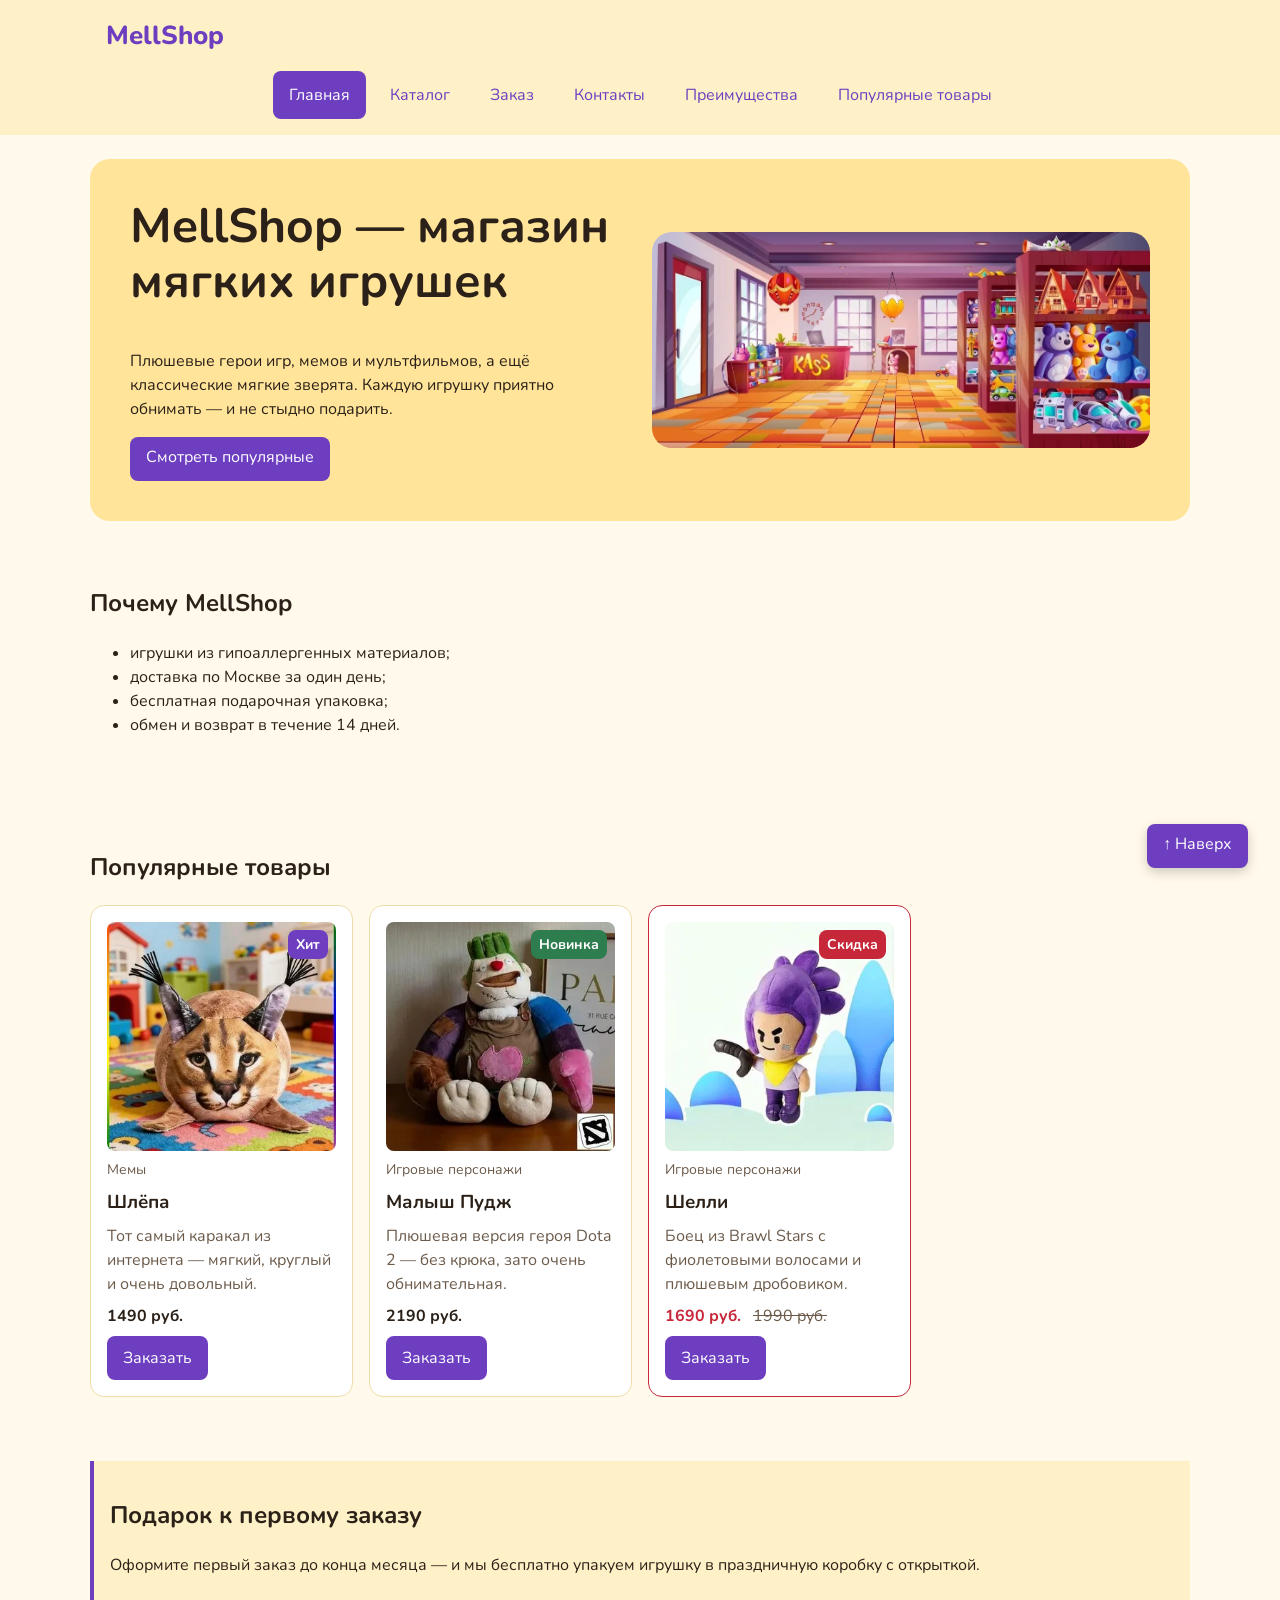
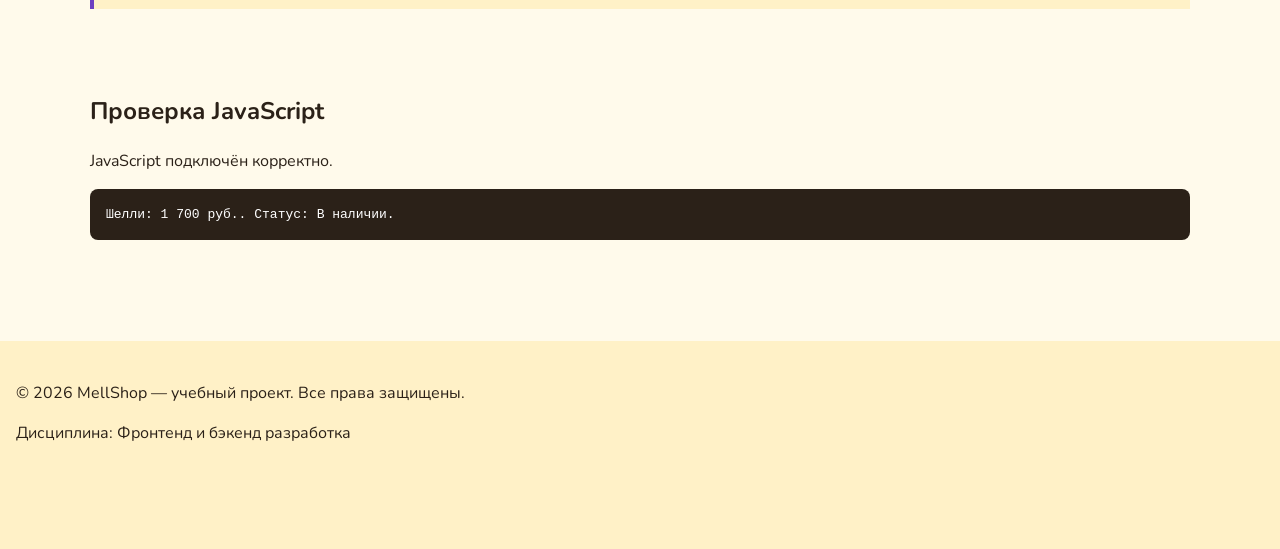
==== index.html @ df3d346d "feat: добавил основы JavaScript в MellShop" ====
<!DOCTYPE html>
<html lang="ru">
<head>
  <meta charset="UTF-8">
  <meta name="viewport" content="width=device-width, initial-scale=1.0">
  <meta name="description" content="Главная страница магазина мягких игрушек MellShop: популярные товары, преимущества и форма заявки.">
  <meta property="og:type" content="website">
  <meta property="og:title" content="MellShop — магазин мягких игрушек">
  <meta property="og:description" content="Плюшевые герои игр, мемов и мультфильмов и классические мягкие зверята.">
  <title>MellShop — магазин мягких игрушек</title>
  <link rel="stylesheet" href="css/style.css">
  <link rel="stylesheet" href="css/responsive.css">
  <script src="js/ui.js" defer></script>
  <script src="js/data.js" defer></script>
  <script src="js/main.js" defer></script>
</head>
<body>
  <a class="button button--primary skip-link" href="#main">Перейти к содержимому</a>
  <header class="site-header">
    <div class="site-header__inner">
      <a class="site-header__logo" href="index.html">MellShop</a>

      <details class="mobile-menu" open>
        <summary class="mobile-menu__toggle">Меню</summary>
      <nav class="site-nav" aria-label="Основная навигация">
        <ul class="site-nav__list">
          <li class="site-nav__item"><a class="site-nav__link site-nav__link--active" href="index.html" aria-current="page">Главная</a></li>
          <li class="site-nav__item"><a class="site-nav__link" href="catalog.html">Каталог</a></li>
          <li class="site-nav__item"><a class="site-nav__link" href="order.html">Заказ</a></li>
          <li class="site-nav__item"><a class="site-nav__link" href="contacts.html">Контакты</a></li>
          <li class="site-nav__item"><a class="site-nav__link" href="index.html#advantages">Преимущества</a></li>
          <li class="site-nav__item"><a class="site-nav__link" href="index.html#popular">Популярные товары</a></li>
        </ul>
      </nav>
      </details>
    </div>
  </header>

  <main id="main" tabindex="-1">
    <section class="hero">
      <div class="hero__content">
      <h1 class="hero__title">MellShop — магазин мягких игрушек</h1>
      <p>
        Плюшевые герои игр, мемов и мультфильмов, а ещё классические мягкие зверята.
        Каждую игрушку приятно обнимать — и не стыдно подарить.
      </p>
      <a class="button button--primary" href="#popular">Смотреть популярные</a>
          </div>
      <picture>
        <source media="(min-width: 1200px)" srcset="images/hero-1155.jpg">
        <source media="(min-width: 768px)" srcset="images/hero-800.jpg">
        <img class="hero__image" src="images/hero-480.jpg" alt="Нарисованный магазин мягких игрушек" width="1155" height="500">
      </picture>
    </section>

    <section class="section" id="advantages">
      <h2 class="section__title">Почему MellShop</h2>

      <ul class="advantages-list">
        <li>игрушки из гипоаллергенных материалов;</li>
        <li>доставка по Москве за один день;</li>
        <li>бесплатная подарочная упаковка;</li>
        <li>обмен и возврат в течение 14 дней.</li>
      </ul>
    </section>

    <section class="section" id="popular">
      <h2 class="section__title">Популярные товары</h2>

      <div class="products-grid">
        <article class="product-card">
          <span class="product-card__badge">Хит</span>
          <picture>
              <source type="image/webp" srcset="images/shlepa-320.webp 320w, images/shlepa-480.webp 480w, images/shlepa.webp 800w" sizes="(min-width: 1280px) 224px, (min-width: 1024px) 316px, (min-width: 640px) calc((100vw - 96px) / 2), calc(100vw - 66px)">
<img
            class="product-card__image"
            src="images/shlepa.jpg"
            srcset="images/shlepa-320.jpg 320w, images/shlepa-480.jpg 480w, images/shlepa.jpg 800w"
            sizes="(min-width: 1280px) 224px, (min-width: 1024px) 316px, (min-width: 640px) calc((100vw - 96px) / 2), calc(100vw - 66px)"
            loading="lazy"
            alt="Мягкая игрушка Шлёпа — каракал с большими ушами"
            width="800"
            height="800"
          >
            </picture>
          <p class="product-card__category">Мемы</p>
          <h3 class="product-card__title">Шлёпа</h3>
          <p class="product-card__description">Тот самый каракал из интернета — мягкий, круглый и очень довольный.</p>
          <p class="product-card__price">1490 руб.</p>
          <button
            class="button button--primary product-card__button"
            type="button"
            data-product="Шлёпа"
          >
            Заказать
          </button>
        </article>

        <article class="product-card">
          <span class="product-card__badge product-card__badge--new">Новинка</span>
          <picture>
              <source type="image/webp" srcset="images/pudge-320.webp 320w, images/pudge-480.webp 480w, images/pudge.webp 800w" sizes="(min-width: 1280px) 224px, (min-width: 1024px) 316px, (min-width: 640px) calc((100vw - 96px) / 2), calc(100vw - 66px)">
<img
            class="product-card__image"
            src="images/pudge.jpg"
            srcset="images/pudge-320.jpg 320w, images/pudge-480.jpg 480w, images/pudge.jpg 800w"
            sizes="(min-width: 1280px) 224px, (min-width: 1024px) 316px, (min-width: 640px) calc((100vw - 96px) / 2), calc(100vw - 66px)"
            loading="lazy"
            alt="Мягкая игрушка Малыш Пудж из Dota 2"
            width="800"
            height="800"
          >
            </picture>
          <p class="product-card__category">Игровые персонажи</p>
          <h3 class="product-card__title">Малыш Пудж</h3>
          <p class="product-card__description">Плюшевая версия героя Dota 2 — без крюка, зато очень обнимательная.</p>
          <p class="product-card__price">2190 руб.</p>
          <button
            class="button button--primary product-card__button"
            type="button"
            data-product="Малыш Пудж"
          >
            Заказать
          </button>
        </article>

        <article class="product-card product-card--discount">
          <span class="product-card__badge product-card__badge--sale">Скидка</span>
          <picture>
              <source type="image/webp" srcset="images/shelly-320.webp 320w, images/shelly-480.webp 480w, images/shelly.webp 800w" sizes="(min-width: 1280px) 224px, (min-width: 1024px) 316px, (min-width: 640px) calc((100vw - 96px) / 2), calc(100vw - 66px)">
<img
            class="product-card__image"
            src="images/shelly.jpg"
            srcset="images/shelly-320.jpg 320w, images/shelly-480.jpg 480w, images/shelly.jpg 800w"
            sizes="(min-width: 1280px) 224px, (min-width: 1024px) 316px, (min-width: 640px) calc((100vw - 96px) / 2), calc(100vw - 66px)"
            loading="lazy"
            alt="Мягкая игрушка Шелли из Brawl Stars с фиолетовыми волосами"
            width="800"
            height="800"
          >
            </picture>
          <p class="product-card__category">Игровые персонажи</p>
          <h3 class="product-card__title">Шелли</h3>
          <p class="product-card__description">Боец из Brawl Stars с фиолетовыми волосами и плюшевым дробовиком.</p>
          <p class="product-card__price">
            1690 руб.
            <s class="product-card__old-price">1990 руб.</s>
          </p>
          <button
            class="button button--primary product-card__button"
            type="button"
            data-product="Шелли"
          >
            Заказать
          </button>
        </article>
      </div>
    </section>

    <aside class="aside-info">
      <h2>Подарок к первому заказу</h2>
      <p>
        Оформите первый заказ до конца месяца — и мы бесплатно упакуем игрушку
        в праздничную коробку с открыткой.
      </p>
    </aside>
    <section class="section js-check" aria-labelledby="js-check-title">
      <h2 id="js-check-title">Проверка JavaScript</h2>
      <p class="js-message">JavaScript пока не выполнился.</p>
      <pre class="product-output"></pre>
    </section>
  </main>

  <footer class="site-footer" id="contacts">
    <p>&copy; 2026 MellShop — учебный проект. Все права защищены.</p>
    <p>Дисциплина: Фронтенд и бэкенд разработка</p>
  </footer>

  <a class="button button--primary to-top" href="#">↑ Наверх</a>

  <dialog class="order-dialog" id="order-dialog" aria-labelledby="order-dialog-title">
    <h2 class="order-dialog__title" id="order-dialog-title">Оформление заявки</h2>

    <form class="order-form" id="order-form" action="#" method="post" novalidate>
      <input id="selected-product" name="selected-product" type="hidden">

      <div class="order-form__field">
        <label class="order-form__label" for="order-name">Имя</label>
        <input
          class="order-form__input"
          id="order-name"
          name="name"
          type="text"
          placeholder="Введите ваше имя"
          minlength="2"
          autocomplete="given-name"
          required
        >
      </div>

      <div class="order-form__field">
        <label class="order-form__label" for="order-email">E-mail</label>
        <input
          class="order-form__input"
          id="order-email"
          name="email"
          type="email"
          placeholder="example@mail.ru"
          autocomplete="email"
          required
        >
      </div>

      <div class="order-form__field">
        <label class="order-form__label" for="order-phone">Телефон</label>
        <input
          class="order-form__input"
          id="order-phone"
              aria-describedby="order-phone-hint"
          name="phone"
          type="tel"
          inputmode="tel"
          placeholder="+7 (900) 000-00-00"
          pattern="^\+7 \(\d{3}\) \d{3}-\d{2}-\d{2}$"
          required
        >
        <small class="order-form__hint" id="order-phone-hint">Формат: +7 (900) 000-00-00</small>
      </div>

      <div class="order-form__field">
        <label class="order-form__label" for="order-date">Дата связи</label>
        <input
          class="order-form__input"
          id="order-date"
          name="date"
          type="date"
        >
      </div>

      <div class="order-form__field">
        <label class="order-form__label" for="order-topic">Тема заявки</label>
        <select class="order-form__select" id="order-topic" name="topic" required>
          <option value="">Выберите тему</option>
          <option value="product">Заказ товара</option>
          <option value="consultation">Консультация</option>
          <option value="delivery">Доставка</option>
        </select>
      </div>

      <div class="order-form__field">
        <label class="order-form__label" for="order-comment">Комментарий</label>
        <textarea
          class="order-form__textarea"
          id="order-comment"
          name="comment"
          rows="4"
          placeholder="Укажите дополнительную информацию"
        ></textarea>
      </div>

      <div class="order-form__field order-form__field--checkbox">
        <label class="order-form__label">
          <input
            id="order-agreement"
            name="agreement"
            type="checkbox"
            required
          >
          Я согласен на обработку данных
        </label>
      </div>

      <div class="order-form__actions">
        <button class="button button--secondary" type="button" id="close-order-dialog">
          Закрыть
        </button>
        <button class="button button--primary" type="submit">
          Отправить заявку
        </button>
      </div>
    </form>
  </dialog>

  <p class="success-message" id="success-message" role="status" hidden>
    Форма успешно отправлена!
  </p>
</body>
</html>
---- css/style.css ----
/*
  Шрифт Nunito с Google Fonts: округлые буквы подходят «мягкому» магазину.
*/
@import url("https://fonts.googleapis.com/css2?family=Nunito:wght@400;700;800&display=swap");

/* ===============================
   1. Переменные проекта
   =============================== */

:root {
  /* Основные цвета проекта: тёплая жёлто-фиолетовая палитра MellShop */
  --color-bg: #ffffff;
  --color-page: #fffaeb;
  --color-text: #2b2118;
  --color-muted: #6b5a4a;
  --color-primary: #6d3fc0;
  --color-primary-dark: #4f2a96;
  --color-border: #f0dca8;
  --color-surface: #fff1c7;
  --color-surface-accent: #ffe49a;
  --color-danger: #c62839;
  --color-success: #2e7d4f;
  --color-success-bg: #eaf7ef;
  --color-white: #ffffff;

  /* Тень карточки при наведении */
  --shadow-card: 0 8px 24px rgba(109, 63, 192, 0.18);

  /* Отступы */
  --space-xs: 4px;
  --space-sm: 8px;
  --space-md: 16px;
  --space-lg: 24px;
  --space-xl: 32px;

  /* Скругления */
  --radius-sm: 8px;
  --radius-md: 14px;
  --radius-lg: 20px;

  /* Размеры */
  --container-width: 1100px;
}


/* ===============================
   2. Базовые стили
   =============================== */

/*
  Универсальное правило для всех элементов.
  border-box делает расчёт размеров более понятным:
  width включает content, padding и border.
*/
* {
  box-sizing: border-box;
}

html {
  scroll-behavior: smooth;
}

:target {
  outline: 2px dashed var(--color-primary);
  outline-offset: 4px;
}

/*
  Убираем стандартный внешний отступ браузера у body.
  Без этого вокруг страницы может появиться белая рамка.
*/
body {
  margin: 0;
  font-family: "Nunito", Arial, sans-serif;
  line-height: 1.5;
  color: var(--color-text);
  background-color: var(--color-page);
}

/*
  Задаём внутренние отступы для основных областей страницы.
  Это делает содержимое визуально отделённым от краёв окна браузера.
  Отступы шапки и подвала задаются в блоках .site-header и .site-footer.
*/
main {
  padding: var(--space-lg);
}

/*
  Подвал сайта — блок site-footer.
  Тот же фон, что у шапки, визуально отделяет его от основного содержимого.
*/
.site-footer {
  padding: var(--space-lg);
  background-color: var(--color-surface);
}


/* ===============================
   3. Общие элементы интерфейса
   =============================== */

a {
  color: var(--color-primary);
}

a:hover {
  color: var(--color-primary-dark);
}

a:focus-visible {
  outline: 2px solid var(--color-primary);
  outline-offset: 3px;
}

/*
  Шапка сайта — блок site-header.
  Фон тянется на всю ширину окна.
*/
.site-header {
  background-color: var(--color-surface);
}

/*
  Внутренний контейнер шапки: ограничиваем ширину содержимого,
  чтобы оно не растягивалось слишком сильно на широких экранах.
*/
.site-header__inner {
  max-width: var(--container-width);
  margin: 0 auto;
  padding: var(--space-lg);
}

/*
  Текстовый логотип.
*/
.site-header__logo {
  font-size: 26px;
  font-weight: 800;
  color: var(--color-primary);
  text-decoration: none;
}

/*
  Основная навигация — блок site-nav.
  Список пунктов меню выстраивается в строку через Flexbox.
*/
.site-nav__list {
  display: flex;
  flex-wrap: wrap;
  justify-content: center;
  align-items: center;
  gap: var(--space-md);
  padding: 0;
  margin: var(--space-md) 0 0;
  list-style: none;
}

/*
  Ссылка меню.
*/
.site-nav__link {
  display: inline-block;
  padding: var(--space-sm) var(--space-md);
  color: var(--color-primary);
  text-decoration: none;
  border-radius: var(--radius-sm);
}

/*
  При наведении ссылка заливается основным цветом.
*/
.site-nav__link:hover {
  color: var(--color-white);
  background-color: var(--color-primary);
}

.site-nav__link:focus-visible {
  outline: 2px solid var(--color-primary);
  outline-offset: 3px;
}

/*
  Модификатор: пункт меню текущей страницы.
*/
.site-nav__link--active {
  color: var(--color-white);
  background-color: var(--color-primary);
}

.breadcrumbs {
  max-width: var(--container-width);
  margin: 0 auto var(--space-md);
  font-size: 14px;
  color: var(--color-muted);
}

.breadcrumbs__link {
  color: var(--color-primary);
}

/*
  Разделитель «/» перед каждым пунктом, кроме первого:
  перед второй и следующими ссылками и перед текущей страницей.
*/
.breadcrumbs__link + .breadcrumbs__link::before,
.breadcrumbs__current::before {
  content: "/";
  display: inline-block;
  margin-right: var(--space-xs);
  color: var(--color-muted);
}

/*
  Кнопка — самостоятельный блок button.
  Базовый класс задаёт размеры и форму, цвет задают модификаторы.
  Используется и для <button>, и для ссылок <a>, оформленных как кнопка.
*/
.button {
  display: inline-block;
  padding: var(--space-sm) var(--space-md);
  border: none;
  border-radius: var(--radius-sm);
  font: inherit;
  text-decoration: none;
  cursor: pointer;
}

/*
  Модификатор: основная кнопка.
*/
.button--primary {
  color: var(--color-white);
  background-color: var(--color-primary);
}

/*
  color нужен для ссылок-кнопок: иначе при наведении
  срабатывает общее правило a:hover и текст сливается с фоном.
*/
.button--primary:hover {
  color: var(--color-white);
  background-color: var(--color-primary-dark);
}

/*
  Модификатор: второстепенная кнопка.
*/
.button--secondary {
  color: var(--color-primary);
  background-color: transparent;
  border: 1px solid var(--color-primary);
}

.button--secondary:hover {
  color: var(--color-white);
  background-color: var(--color-primary);
}

.button:focus-visible {
  outline: 2px solid var(--color-primary);
  outline-offset: 3px;
}

/*
  Отключённая кнопка: атрибут disabled или модификатор.
*/
.button:disabled,
.button--disabled {
  opacity: 0.6;
  cursor: not-allowed;
}

/*
  Кнопка «Наверх» — блок to-top.
  Внешний вид берётся из .button и .button--primary (БЭМ-микс),
  здесь только положение: всегда в правом нижнем углу окна.
*/
.to-top {
  position: fixed;
  right: var(--space-lg);
  bottom: var(--space-lg);
  z-index: 10;
  box-shadow: 0 4px 12px rgba(0, 0, 0, 0.2);
}

/*
  Ссылка «Перейти к содержимому» для тех, кто управляет сайтом с клавиатуры.
  Спрятана за верхним краем окна и выезжает, только когда получает фокус (клавиша Tab).
*/
.skip-link {
  position: absolute;
  top: -100px;
  left: var(--space-md);
  z-index: 20;
}

.skip-link:focus {
  top: var(--space-md);
}

/*
  После перехода по ссылке не обводим весь main пунктиром от правила :target.
*/
main:target {
  outline: none;
}

/* ===============================
   4. Компоненты страницы
   =============================== */

/*
  Hero-блок — первый крупный блок страницы.
  Он визуально отделяется от остальных разделов фоном и отступами.
*/
.hero {
  max-width: var(--container-width);
  margin: 0 auto var(--space-xl);
  padding: var(--space-xl) var(--space-lg);
  background:
    linear-gradient(rgba(255, 250, 235, 0.8), rgba(255, 250, 235, 0.8)),
    url("../images/toy-store.jpg") center / cover;
  border-radius: var(--radius-lg);
}

/*
  Общий класс для разделов страницы.
*/
.section {
  max-width: var(--container-width);
  margin: 0 auto var(--space-xl);
}

/*
  Убираем лишний верхний отступ у заголовков разделов.
*/
.section__title {
  margin-top: 0;
}

.products-grid {
  display: grid;
  grid-template-columns: repeat(3, 1fr);
  gap: var(--space-lg);
}

/*
  Карточка товара — блок product-card.
  Используется на главной странице и в каталоге.
*/
.product-card {
  position: relative;
  display: flex;
  flex-direction: column;
  gap: var(--space-sm);
  padding: var(--space-md);
  border: 1px solid var(--color-border);
  border-radius: var(--radius-md);
  background-color: var(--color-bg);
  transition: transform 0.2s, box-shadow 0.2s, border-color 0.2s;
}

.product-card:hover {
  border-color: var(--color-primary);
  transform: translateY(-4px);
  box-shadow: var(--shadow-card);
}

/*
  Модификаторы карточки: выделенная и со скидкой.
*/
.product-card--featured {
  border-color: var(--color-primary);
}

.product-card--discount {
  border-color: var(--color-danger);
}

/*
  Элементы карточки.
*/
.product-card__title {
  margin: 0;
  color: var(--color-text);
}

.product-card__description {
  margin: 0;
  color: var(--color-muted);
}

.product-card__price {
  margin: 0;
  font-weight: 700;
}

.product-card--discount .product-card__price {
  color: var(--color-danger);
}

/*
  Кнопка прижимается к нижней части карточки.
*/
.product-card__button {
  margin-top: auto;
  align-self: flex-start;
}

/*
  Бейдж «Хит / Новинка / Скидка» в углу карточки.
  position: absolute вынимает бейдж из потока и прижимает к правому верхнему углу.
  Отсчёт идёт от карточки, потому что у неё position: relative.
*/
.product-card__badge {
  position: absolute;
  top: var(--space-lg);
  right: var(--space-lg);
  z-index: 1;
  padding: 4px 8px;
  font-size: 14px;
  font-weight: 700;
  color: var(--color-white);
  background-color: var(--color-primary);
  border-radius: var(--radius-sm);
}

/*
  Модификаторы бейджа: «Новинка» — зелёный, «Скидка» — красный.
  «Хит» — вариант по умолчанию (основной цвет).
*/
.product-card__badge--new {
  background-color: var(--color-success);
}

.product-card__badge--sale {
  background-color: var(--color-danger);
}

/*
  Фото товара на всю ширину карточки.
*/
.product-card__image {
  width: 100%;
  height: auto;
  border-radius: var(--radius-sm);
}

/*
  Категория товара — мелкий серый текст над названием.
*/
.product-card__category {
  margin: 0;
  font-size: 14px;
  color: var(--color-muted);
}

/*
  Старая (зачёркнутая) цена рядом с новой.
*/
.product-card__old-price {
  margin-left: var(--space-sm);
  font-weight: 400;
  color: var(--color-muted);
}

/*
  Дополнительный информационный блок.
*/
.aside-info {
  max-width: var(--container-width);
  margin: 0 auto var(--space-xl);
  padding: var(--space-md);
  border-left: 4px solid var(--color-primary);
  background-color: var(--color-surface);
}


/* ===============================
   5. Форма и модальное окно
   =============================== */

/*
  Модальное окно.
  Элемент dialog сам умеет открываться поверх страницы.
*/
.order-dialog {
  width: min(100% - 32px, 560px);
  padding: var(--space-lg);
  border: none;
  border-radius: var(--radius-lg);
}

/*
  Затемнение фона за модальным окном.
*/
.order-dialog::backdrop {
  background-color: rgba(0, 0, 0, 0.5);
}

/*
  Заголовок модального окна.
*/
.order-dialog__title {
  margin-top: 0;
}

/*
  Форма заявки — блок order-form.
  Поле формы: каждая группа «подпись + поле» получает нижний отступ.
*/
.order-form__field {
  margin-bottom: var(--space-md);
}

/*
  Подпись поля.
*/
.order-form__label {
  display: block;
  margin-bottom: var(--space-xs);
}

/*
  Основные поля формы.
*/
.order-form__input,
.order-form__select,
.order-form__textarea {
  width: 100%;
  padding: 10px 12px;
  border: 1px solid var(--color-border);
  border-radius: var(--radius-sm);
  font: inherit;
}

.order-form__input:hover,
.order-form__select:hover,
.order-form__textarea:hover {
  border-color: var(--color-primary);
}

/*
  Видимый фокус для клавиатурной навигации.
*/
.order-form__input:focus-visible,
.order-form__select:focus-visible,
.order-form__textarea:focus-visible {
  outline: 2px solid var(--color-primary);
  outline-offset: 3px;
}

/*
  Подсказка под полем телефона.
*/
.order-form__hint {
  display: block;
  margin-top: var(--space-xs);
  color: var(--color-muted);
}

/*
  Подсветка ошибочных полей.
  Атрибут aria-invalid добавляется через JavaScript.
*/
.order-form__input[aria-invalid="true"],
.order-form__select[aria-invalid="true"],
.order-form__textarea[aria-invalid="true"] {
  border-color: var(--color-danger);
}

/*
  Кнопки формы.
*/
.order-form__actions {
  display: flex;
  gap: var(--space-md);
  margin-top: var(--space-lg);
}

/*
  Модификатор: форма на отдельной странице заказа.
  Ограничиваем ширину, чтобы поля не растягивались на весь экран.
*/
.order-form--page {
  max-width: 640px;
}

/*
  Группа полей формы (fieldset) в рамке.
*/
.order-form__group {
  margin: 0 0 var(--space-lg);
  padding: var(--space-md) var(--space-lg);
  border: 1px solid var(--color-border);
  border-radius: var(--radius-md);
}

/*
  Заголовок группы полей.
*/
.order-form__legend {
  padding: 0 var(--space-xs);
  font-weight: 700;
}

/*
  Вариант выбора: кружок и подпись в одну строку.
*/
.order-form__option {
  display: flex;
  align-items: center;
  gap: var(--space-sm);
  margin-bottom: var(--space-sm);
}

/*
  Сообщение об успешной отправке.
*/
.success-message {
  max-width: var(--container-width);
  margin: var(--space-lg) auto;
  padding: var(--space-md);
  border-left: 4px solid var(--color-success);
  background-color: var(--color-success-bg);
}


/* ===============================
   6. Страница каталога
   =============================== */

/*
  Раскладка каталога: фильтры слева (260px), товары справа (всё остальное место).
  Области сетки названы через grid-template-areas.
*/
.catalog-layout {
  max-width: var(--container-width);
  margin: 0 auto var(--space-xl);
  display: grid;
  grid-template-columns: 260px 1fr;
  grid-template-areas: "filters products";
  gap: var(--space-lg);
}

/*
  Боковая панель с фильтрами — область filters.
*/
.catalog-filters {
  position: sticky;
  top: var(--space-md);
  align-self: start;
  grid-area: filters;
  padding: var(--space-md);
  border: 1px solid var(--color-border);
  border-radius: var(--radius-md);
  background-color: var(--color-surface);
}

/*
  Список товаров — область products.
*/
.catalog-products {
  grid-area: products;
}

/*
  Форма фильтров: группы полей идут столбиком,
  расстояние между ними задаёт gap.
*/
.filters-form {
  display: grid;
  gap: var(--space-md);
}

/*
  Группа полей (категория, цена) в рамке.
*/
.filters-form__group {
  margin: 0;
  padding: var(--space-md);
  border: 1px solid var(--color-border);
  border-radius: var(--radius-sm);
}

/*
  Заголовок группы полей.
*/
.filters-form__legend {
  font-weight: 700;
}

/*
  Каждая подпись с новой строки.
*/
.filters-form__label {
  display: block;
  margin-bottom: var(--space-sm);
}

/*
  Числовые поля цены — в едином стиле с полями формы заявки.
*/
.filters-form__input {
  width: 100%;
  padding: 8px 10px;
  border: 1px solid var(--color-border);
  border-radius: var(--radius-sm);
  font: inherit;
}


/* ===============================
   7. Страница товара
   =============================== */

/*
  Блок товара: картинка слева, информация справа.
  Две равные колонки через CSS Grid.
*/
.product {
  max-width: var(--container-width);
  margin: 0 auto var(--space-xl);
  display: grid;
  grid-template-columns: 1fr 1fr;
  gap: var(--space-xl);
  align-items: start;
}

/*
  Картинка занимает всю ширину своей колонки,
  высота подстраивается автоматически.
*/
.product__image {
  width: 100%;
  height: auto;
  border: 1px solid var(--color-border);
  border-radius: var(--radius-lg);
}

/*
  Информация о товаре идёт столбиком через Flexbox.
*/
.product__info {
  display: flex;
  flex-direction: column;
  align-items: flex-start;
  gap: var(--space-md);
}

.product__title {
  margin: 0;
}

.product__description {
  margin: 0;
  color: var(--color-muted);
}

.product__price {
  margin: 0;
  font-size: 28px;
  font-weight: 700;
}

/*
  Таблица характеристик товара.
*/
.product-table {
  width: 100%;
  max-width: 600px;
  border-collapse: collapse;
}

.product-table caption {
  margin-bottom: var(--space-sm);
  color: var(--color-muted);
  text-align: left;
}

.product-table th,
.product-table td {
  padding: var(--space-sm) var(--space-md);
  border: 1px solid var(--color-border);
  text-align: left;
}

.product-table th {
  background-color: var(--color-surface-accent);
}

/*
  «Зебра»: каждая вторая строка с фоном, чтобы строки было легче читать.
*/
.product-table tbody tr:nth-child(even) {
  background-color: var(--color-surface);
}

/* Учебный вывод практики №15. */
.product-output {
  padding: var(--space-md);
  white-space: pre-wrap;
  overflow-wrap: anywhere;
  color: var(--color-white);
  background-color: var(--color-text);
  border-radius: var(--radius-sm);
}
---- css/responsive.css ----
/*
  КР №3. Mobile First: базовые правила для телефона,
  затем расширение раскладки через min-width.
  Файл подключается после style.css.
*/
*,
*::before,
*::after {
  box-sizing: border-box;
}

img,
video {
  max-width: 100%;
  height: auto;
}

/* Не скрываем переполнение body: устраняем его причину в блоках. */
main {
  padding: 16px;
}

.site-header__inner {
  padding: 16px;
}

.site-header,
.catalog-filters {
  position: static;
}

.site-nav__list {
  flex-direction: column;
  align-items: stretch;
  gap: 8px;
}

.site-nav__link {
  display: block;
  min-height: 44px;
  padding: 12px 16px;
}

.breadcrumbs,
.site-footer,
.product-card,
.product__info {
  overflow-wrap: anywhere;
}

.section {
  padding-block: clamp(16px, 3vw, 32px);
}

.hero {
  display: grid;
  gap: 24px;
  padding: clamp(20px, 4vw, 40px);
  /* Картинка теперь находится в picture, фон сохраняет фирменный цвет. */
  background: var(--color-surface-accent);
}

.hero__content {
  min-width: 0;
}

.hero__title {
  margin-top: 0;
  font-size: clamp(28px, 4vw, 48px);
  line-height: 1.15;
}

.hero__image {
  display: block;
  width: 100%;
  border-radius: var(--radius-lg);
}

.products-grid,
.product,
.catalog-layout {
  grid-template-columns: minmax(0, 1fr);
  gap: 16px;
}

.catalog-layout {
  grid-template-areas: "filters" "products";
}

.product-card,
.catalog-products,
.product__info,
.hero picture,
.order-form__field,
.order-form__group,
.filters-form__group {
  min-width: 0;
}

.product-card__image {
  display: block;
}

.product__image {
  max-width: 520px;
  margin-inline: auto;
}

/* Группы fieldset из КР №1 сохраняем; внутри поля адаптируются отдельно. */
.order-form,
.order-form__group {
  display: grid;
  gap: 16px;
}

.order-form__group {
  margin: 0;
  padding: 16px;
}

.order-form__field {
  margin-bottom: 0;
}

.order-form__input,
.order-form__select,
.order-form__textarea,
.filters-form__input,
.button {
  min-height: 44px;
}

.order-form__input,
.order-form__select,
.order-form__textarea,
.filters-form__input {
  max-width: 100%;
  font-size: 16px;
}

.order-form__textarea {
  min-height: 120px;
  resize: vertical;
}

.order-form__actions {
  flex-direction: column;
  margin-top: 0;
}

.order-form__option input {
  flex-shrink: 0;
}

/* Прокрутка только таблицы, а не всей страницы. */
.table-wrapper {
  width: 100%;
  overflow-x: auto;
}

.product-table {
  min-width: 640px;
  max-width: none;
}

.order-dialog {
  width: min(100% - 32px, 560px);
  max-height: calc(100vh - 32px);
  max-height: calc(100dvh - 32px);
  padding: 16px;
  overflow: auto;
}

/* Нижний запас позволяет прокрутить последние поля выше fixed-кнопки. */
.site-footer {
  padding: 24px 16px 88px;
}

.to-top {
  right: 16px;
  bottom: 16px;
  z-index: 90;
}

.skip-link {
  z-index: 110;
}

@media (min-width: 640px) {
  .products-grid {
    grid-template-columns: repeat(2, minmax(0, 1fr));
  }
}

@media (min-width: 768px) {
  main {
    padding: 24px;
  }

  .site-header {
    position: sticky;
    top: 0;
    z-index: 100;
  }

  .site-nav__list {
    flex-direction: row;
    flex-wrap: wrap;
    gap: 8px;
  }

  /* Запас под шапку для переходов по якорям. */
  [id] {
    scroll-margin-top: 220px;
  }

  .order-form__group--columns {
    grid-template-columns: repeat(2, minmax(0, 1fr));
  }

  .order-form__field--wide {
    grid-column: 1 / -1;
  }

  .order-form__actions {
    flex-direction: row;
    flex-wrap: wrap;
  }

  .to-top {
    right: 32px;
    bottom: 32px;
  }
}

@media (min-width: 900px) {
  .hero,
  .product {
    grid-template-columns: repeat(2, minmax(0, 1fr));
    align-items: center;
    gap: 24px;
  }
}

@media (min-width: 1024px) {
  .products-grid {
    grid-template-columns: repeat(3, minmax(0, 1fr));
  }

  .catalog-layout {
    grid-template-columns: 240px minmax(0, 1fr);
    grid-template-areas: "filters products";
    gap: 24px;
  }

  .catalog-filters {
    position: sticky;
    top: 210px;
  }

  /* Справа от фильтров места меньше: две удобные карточки в ряд. */
  .catalog-products .products-grid {
    grid-template-columns: repeat(2, minmax(0, 1fr));
  }
}

@media (min-width: 1280px) {
  .products-grid {
    grid-template-columns: repeat(4, minmax(0, 1fr));
  }

  .catalog-products .products-grid {
    grid-template-columns: repeat(3, minmax(0, 1fr));
  }
}


/* Практика №13: видимый фокус у всех элементов, включая checkbox и фильтры. */
:focus-visible,
.site-nav__link:focus-visible,
.button:focus-visible,
.order-form__input:focus-visible,
.order-form__select:focus-visible,
.order-form__textarea:focus-visible {
  outline: 3px solid var(--color-primary);
  outline-offset: 3px;
}

/* На фиолетовой кнопке двойная обводка остаётся различимой. */
.button--primary:focus-visible,
.site-nav__link--active:focus-visible {
  outline-color: var(--color-text);
  box-shadow: 0 0 0 2px var(--color-white);
}

.order-form__error {
  display: block;
  margin-top: 4px;
  color: var(--color-danger);
  font-weight: 700;
}

.order-form__error[hidden] {
  display: none;
}

/* Пользователь может отключить анимации в настройках устройства. */
@media (prefers-reduced-motion: reduce) {
  html {
    scroll-behavior: auto;
  }
  .product-card {
    transition: none;
  }
  .product-card:hover {
    transform: none;
  }
}


/* Финальная доработка: раскрывающиеся меню и фильтры. */
.mobile-menu__toggle,
.filter-panel__toggle {
  min-height: 44px;
  padding: 12px 16px;
  border: 1px solid var(--color-primary);
  border-radius: var(--radius-sm);
  color: var(--color-primary);
  font-weight: 700;
  cursor: pointer;
}
.mobile-menu { margin-top: 12px; }
.filter-panel[open] .filters-form { margin-top: 16px; }

/* На мобильном характеристики читаются карточками без прокрутки. */
.product-table-desktop { display: none; }
.product-specs { margin: 0; }
.product-specs__item {
  padding: 16px;
  margin-bottom: 8px;
  border: 1px solid var(--color-border);
  border-radius: var(--radius-sm);
  background: var(--color-bg);
}
.product-specs dt { font-weight: 700; }
.product-specs dd { margin: 4px 0 0; overflow-wrap: anywhere; }

@media (min-width: 768px) {
  .mobile-menu__toggle { display: none; }
  .product-specs { display: none; }
  .product-table-desktop { display: block; }
}
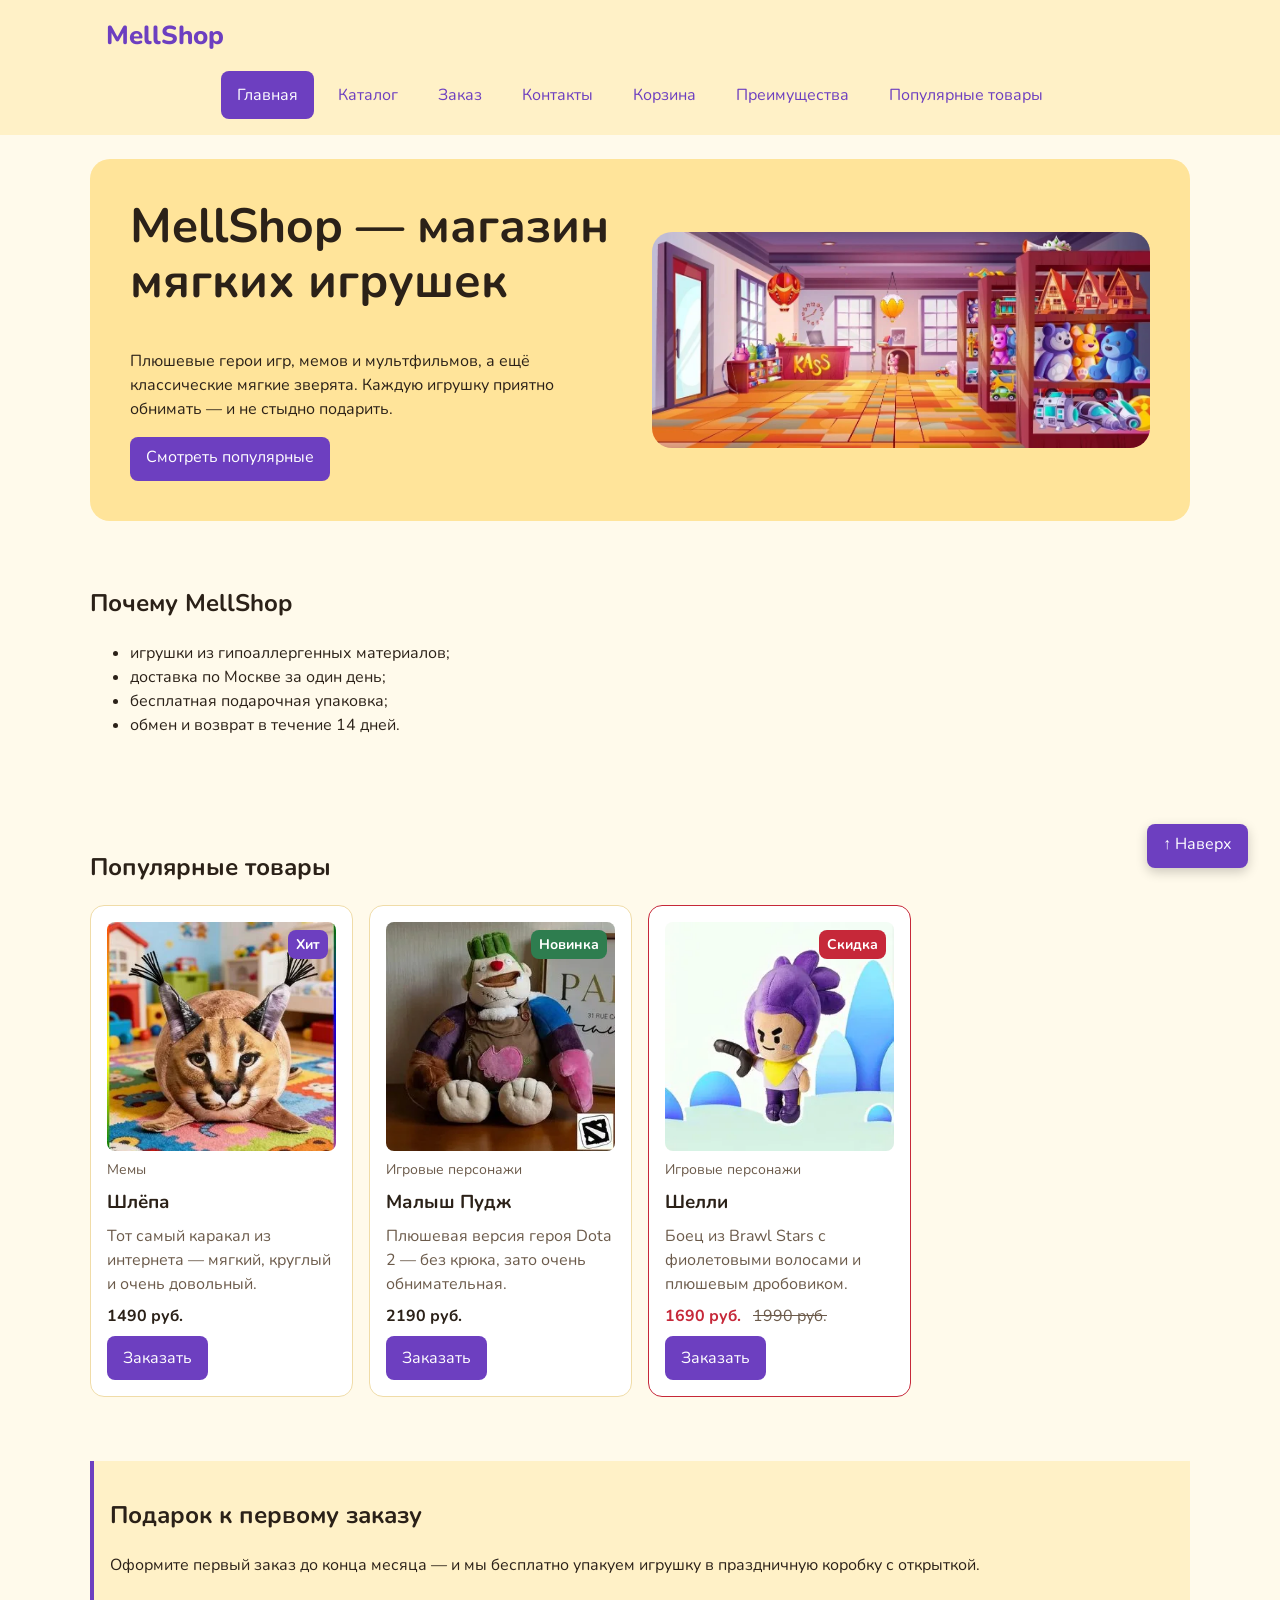
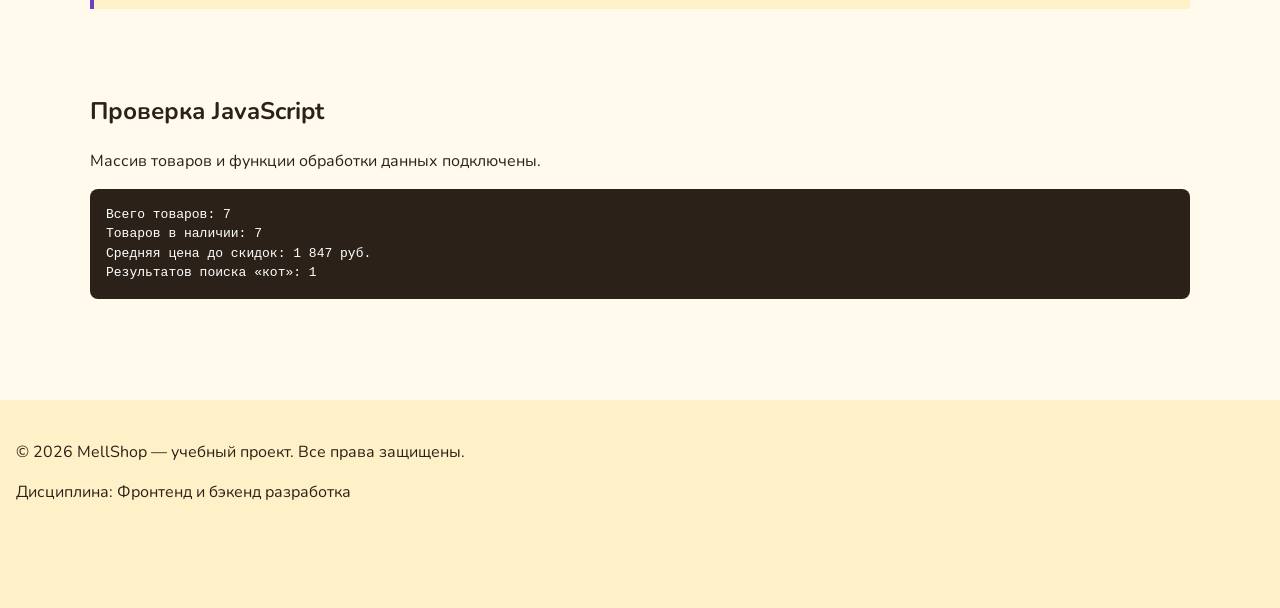
==== commit 41d337f5: "feat: добавил корзину и промокод в MellShop" ====
--- a/index.html
+++ b/index.html
@@ -28,6 +28,7 @@
           <li class="site-nav__item"><a class="site-nav__link" href="catalog.html">Каталог</a></li>
           <li class="site-nav__item"><a class="site-nav__link" href="order.html">Заказ</a></li>
           <li class="site-nav__item"><a class="site-nav__link" href="contacts.html">Контакты</a></li>
+          <li class="site-nav__item"><a class="site-nav__link" href="cart.html">Корзина</a></li>
           <li class="site-nav__item"><a class="site-nav__link" href="index.html#advantages">Преимущества</a></li>
           <li class="site-nav__item"><a class="site-nav__link" href="index.html#popular">Популярные товары</a></li>
         </ul>
--- a/css/style.css
+++ b/css/style.css
@@ -806,3 +806,30 @@
   background-color: var(--color-text);
   border-radius: var(--radius-sm);
 }
+
+#order-result:empty {
+  margin: 0;
+  padding: 0;
+  border: 0;
+}
+
+.cart-items {
+  padding: 0;
+  list-style: none;
+}
+
+.cart-items li {
+  display: flex;
+  flex-wrap: wrap;
+  align-items: center;
+  gap: var(--space-sm);
+  padding-block: var(--space-sm);
+}
+
+#promo-form {
+  max-width: 28rem;
+}
+
+#promo-code {
+  margin-block: var(--space-sm);
+}
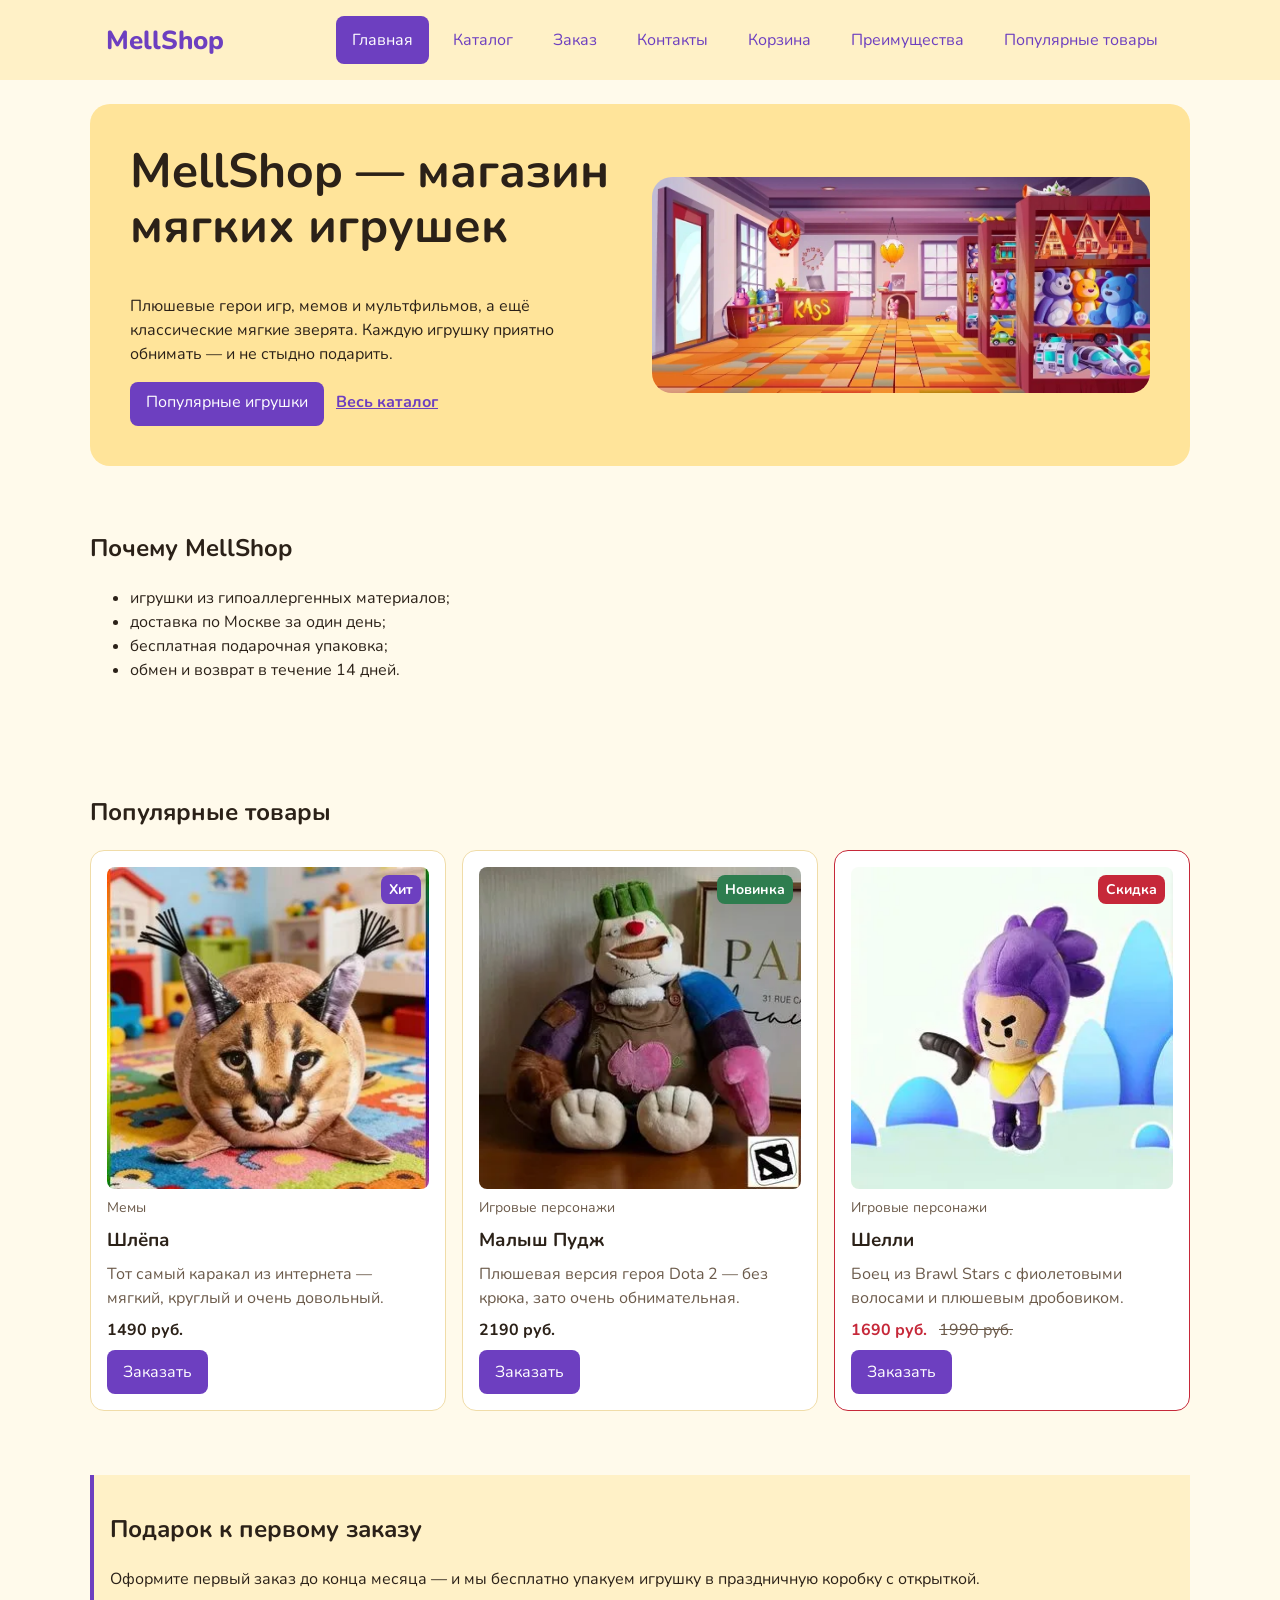
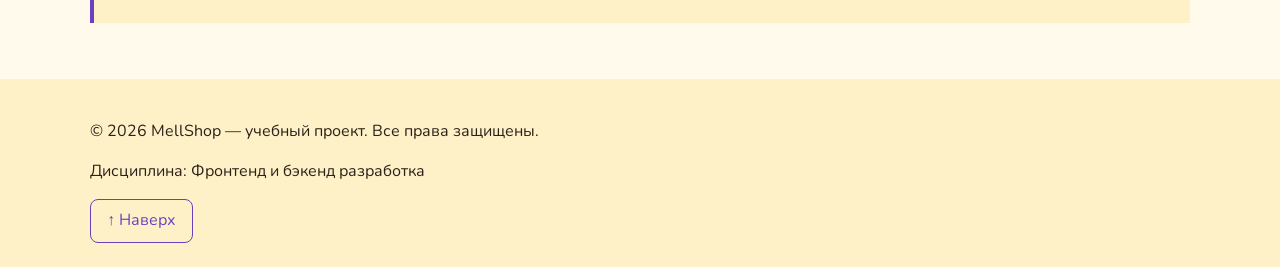
==== commit 3843253c: "feat: доработал витрину и оформление заказа MellShop" ====
--- a/index.html
+++ b/index.html
@@ -22,17 +22,17 @@
 
       <details class="mobile-menu" open>
         <summary class="mobile-menu__toggle">Меню</summary>
-      <nav class="site-nav" aria-label="Основная навигация">
-        <ul class="site-nav__list">
-          <li class="site-nav__item"><a class="site-nav__link site-nav__link--active" href="index.html" aria-current="page">Главная</a></li>
-          <li class="site-nav__item"><a class="site-nav__link" href="catalog.html">Каталог</a></li>
-          <li class="site-nav__item"><a class="site-nav__link" href="order.html">Заказ</a></li>
-          <li class="site-nav__item"><a class="site-nav__link" href="contacts.html">Контакты</a></li>
-          <li class="site-nav__item"><a class="site-nav__link" href="cart.html">Корзина</a></li>
-          <li class="site-nav__item"><a class="site-nav__link" href="index.html#advantages">Преимущества</a></li>
-          <li class="site-nav__item"><a class="site-nav__link" href="index.html#popular">Популярные товары</a></li>
-        </ul>
-      </nav>
+        <nav class="site-nav" aria-label="Основная навигация">
+          <ul class="site-nav__list">
+            <li class="site-nav__item"><a class="site-nav__link site-nav__link--active" href="index.html" aria-current="page">Главная</a></li>
+            <li class="site-nav__item"><a class="site-nav__link" href="catalog.html">Каталог</a></li>
+            <li class="site-nav__item"><a class="site-nav__link" href="order.html">Заказ</a></li>
+            <li class="site-nav__item"><a class="site-nav__link" href="contacts.html">Контакты</a></li>
+            <li class="site-nav__item"><a class="site-nav__link" href="cart.html">Корзина</a></li>
+            <li class="site-nav__item"><a class="site-nav__link" href="index.html#advantages">Преимущества</a></li>
+            <li class="site-nav__item"><a class="site-nav__link" href="index.html#popular">Популярные товары</a></li>
+          </ul>
+        </nav>
       </details>
     </div>
   </header>
@@ -40,13 +40,14 @@
   <main id="main" tabindex="-1">
     <section class="hero">
       <div class="hero__content">
-      <h1 class="hero__title">MellShop — магазин мягких игрушек</h1>
-      <p>
-        Плюшевые герои игр, мемов и мультфильмов, а ещё классические мягкие зверята.
-        Каждую игрушку приятно обнимать — и не стыдно подарить.
-      </p>
-      <a class="button button--primary" href="#popular">Смотреть популярные</a>
-          </div>
+        <h1 class="hero__title">MellShop — магазин мягких игрушек</h1>
+        <p>
+          Плюшевые герои игр, мемов и мультфильмов, а ещё классические мягкие зверята.
+          Каждую игрушку приятно обнимать — и не стыдно подарить.
+        </p>
+        <a class="button button--primary" href="#popular">Популярные игрушки</a>
+        <a class="hero__catalog-link" href="catalog.html">Весь каталог</a>
+      </div>
       <picture>
         <source media="(min-width: 1200px)" srcset="images/hero-1155.jpg">
         <source media="(min-width: 768px)" srcset="images/hero-800.jpg">
@@ -165,19 +166,15 @@
         в праздничную коробку с открыткой.
       </p>
     </aside>
-    <section class="section js-check" aria-labelledby="js-check-title">
-      <h2 id="js-check-title">Проверка JavaScript</h2>
-      <p class="js-message">JavaScript пока не выполнился.</p>
-      <pre class="product-output"></pre>
-    </section>
   </main>
 
   <footer class="site-footer" id="contacts">
-    <p>&copy; 2026 MellShop — учебный проект. Все права защищены.</p>
-    <p>Дисциплина: Фронтенд и бэкенд разработка</p>
+    <div class="site-footer__inner">
+      <p>&copy; 2026 MellShop — учебный проект. Все права защищены.</p>
+      <p>Дисциплина: Фронтенд и бэкенд разработка</p>
+      <a class="button button--secondary" href="#">↑ Наверх</a>
+    </div>
   </footer>
-
-  <a class="button button--primary to-top" href="#">↑ Наверх</a>
 
   <dialog class="order-dialog" id="order-dialog" aria-labelledby="order-dialog-title">
     <h2 class="order-dialog__title" id="order-dialog-title">Оформление заявки</h2>
--- a/css/style.css
+++ b/css/style.css
@@ -271,18 +271,6 @@
   cursor: not-allowed;
 }
 
-/*
-  Кнопка «Наверх» — блок to-top.
-  Внешний вид берётся из .button и .button--primary (БЭМ-микс),
-  здесь только положение: всегда в правом нижнем углу окна.
-*/
-.to-top {
-  position: fixed;
-  right: var(--space-lg);
-  bottom: var(--space-lg);
-  z-index: 10;
-  box-shadow: 0 4px 12px rgba(0, 0, 0, 0.2);
-}
 
 /*
   Ссылка «Перейти к содержимому» для тех, кто управляет сайтом с клавиатуры.
@@ -813,23 +801,156 @@
   border: 0;
 }
 
+/* Финальное оформление каталога, корзины и лаборатории. */
+.site-footer__inner {
+  max-width: var(--container-width);
+  margin-inline: auto;
+}
+
+.hero__catalog-link {
+  display: inline-block;
+  margin: var(--space-sm);
+  font-weight: 700;
+}
+
+.catalog-toolbar,
+.catalog-card-actions,
+.promo-fields,
+.cart-item__actions {
+  display: flex;
+  align-items: center;
+  flex-wrap: wrap;
+  gap: var(--space-sm);
+}
+
+.catalog-toolbar {
+  justify-content: space-between;
+  margin-bottom: var(--space-sm);
+}
+
+.catalog-toolbar p,
+#promo-result {
+  margin: 0;
+}
+
+#cart-notice {
+  margin: 0;
+}
+
+#cart-notice:not(:empty) {
+  margin-bottom: var(--space-sm);
+}
+
+.catalog-card-actions {
+  margin-top: auto;
+  padding-top: var(--space-sm);
+}
+
+.catalog-toolbar [data-cart-count] {
+  border-radius: 999px;
+  background: var(--color-primary);
+  color: var(--color-white);
+  padding: 2px 8px;
+  margin-left: 4px;
+}
+
+.catalog-empty,
+.cart-empty,
+.cart-summary,
+.lab-panel {
+  padding: var(--space-lg);
+  border: 1px solid var(--color-border);
+  border-radius: var(--radius-md);
+  background: var(--color-bg);
+}
+
+.cart-layout {
+  display: grid;
+  gap: var(--space-lg);
+  align-items: start;
+}
+
 .cart-items {
+  display: grid;
+  gap: var(--space-md);
+  margin: 0;
   padding: 0;
   list-style: none;
 }
 
 .cart-items li {
+  display: grid;
+  grid-template-columns: 80px minmax(0, 1fr);
+  gap: var(--space-md);
+  align-items: center;
+  padding: var(--space-md);
+  border: 1px solid var(--color-border);
+  border-radius: var(--radius-md);
+  background: var(--color-bg);
+}
+
+.cart-items img {
+  border-radius: var(--radius-sm);
+}
+
+.cart-item__info {
+  display: grid;
+  overflow-wrap: anywhere;
+}
+
+.cart-item__actions {
+  grid-column: 1 / -1;
+}
+
+.cart-summary h2,
+.cart-empty p {
+  margin-top: 0;
+}
+
+.cart-summary__details > div {
   display: flex;
-  flex-wrap: wrap;
-  align-items: center;
+  justify-content: space-between;
   gap: var(--space-sm);
-  padding-block: var(--space-sm);
-}
-
-#promo-form {
-  max-width: 28rem;
-}
-
-#promo-code {
+  padding-block: var(--space-xs);
+}
+
+.cart-summary__details dd {
+  margin: 0;
+  white-space: nowrap;
+}
+
+.cart-summary__total {
+  margin-top: var(--space-sm);
+  border-top: 1px solid var(--color-border);
+  font-weight: 800;
+}
+
+.promo-fields {
   margin-block: var(--space-sm);
 }
+
+.promo-fields input {
+  flex: 1 1 8rem;
+  width: auto;
+  min-width: 0;
+}
+
+#cart-checkout,
+#cart-back,
+.lab-panel {
+  margin-top: var(--space-md);
+}
+
+#cart-back {
+  display: inline-block;
+}
+
+.lab {
+  max-width: 760px;
+}
+
+@media (min-width: 900px) {
+  .cart-layout {
+    grid-template-columns: minmax(0, 1fr) minmax(285px, 1fr);
+  }
+}
--- a/css/responsive.css
+++ b/css/responsive.css
@@ -52,6 +52,10 @@
   padding-block: clamp(16px, 3vw, 32px);
 }
 
+.catalog-intro {
+  padding-block: var(--space-md);
+}
+
 .hero {
   display: grid;
   gap: 24px;
@@ -171,17 +175,6 @@
   overflow: auto;
 }
 
-/* Нижний запас позволяет прокрутить последние поля выше fixed-кнопки. */
-.site-footer {
-  padding: 24px 16px 88px;
-}
-
-.to-top {
-  right: 16px;
-  bottom: 16px;
-  z-index: 90;
-}
-
 .skip-link {
   z-index: 110;
 }
@@ -227,10 +220,6 @@
     flex-wrap: wrap;
   }
 
-  .to-top {
-    right: 32px;
-    bottom: 32px;
-  }
 }
 
 @media (min-width: 900px) {
@@ -265,8 +254,24 @@
 }
 
 @media (min-width: 1280px) {
-  .products-grid {
-    grid-template-columns: repeat(4, minmax(0, 1fr));
+  .site-header__inner {
+    display: flex;
+    justify-content: space-between;
+    align-items: center;
+    gap: var(--space-lg);
+  }
+
+  .site-header .mobile-menu,
+  .site-nav__list {
+    margin-top: 0;
+  }
+
+  .catalog-filters {
+    top: 96px;
+  }
+
+  [id] {
+    scroll-margin-top: 96px;
   }
 
   .catalog-products .products-grid {
